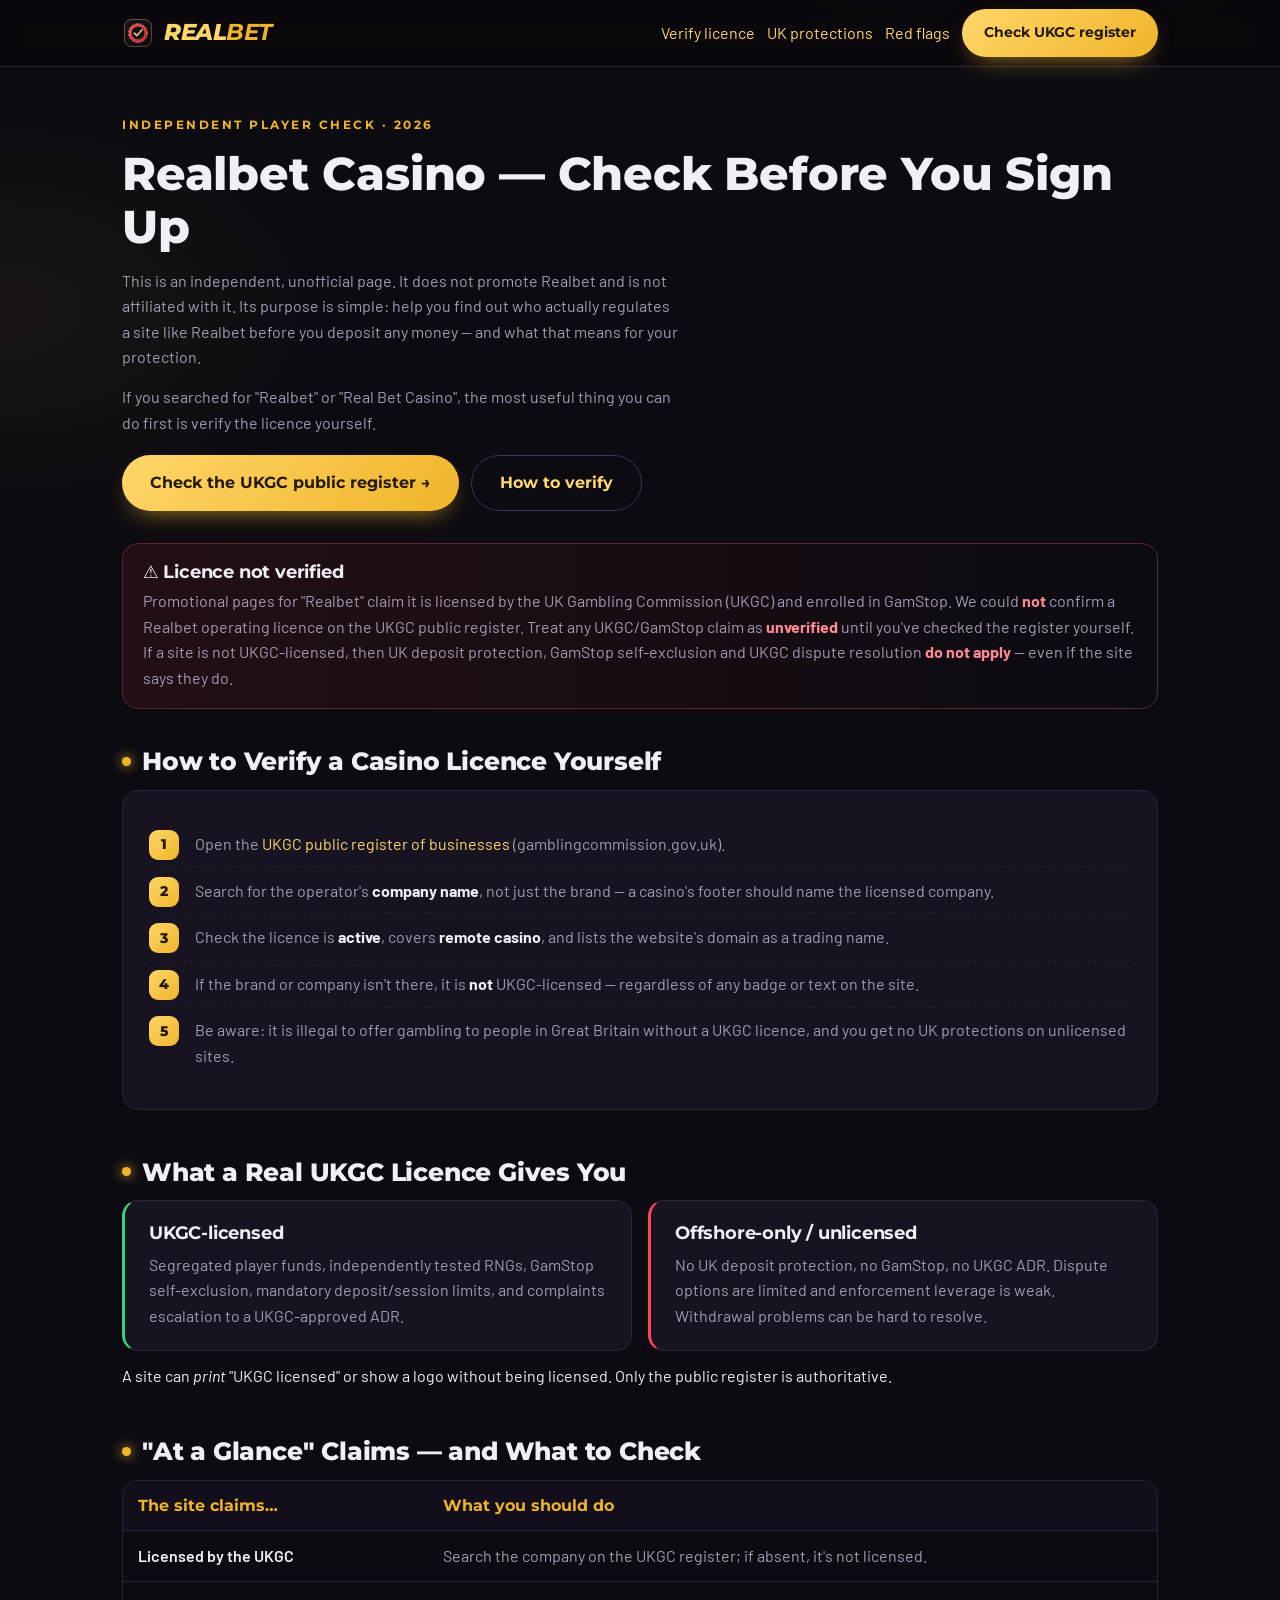
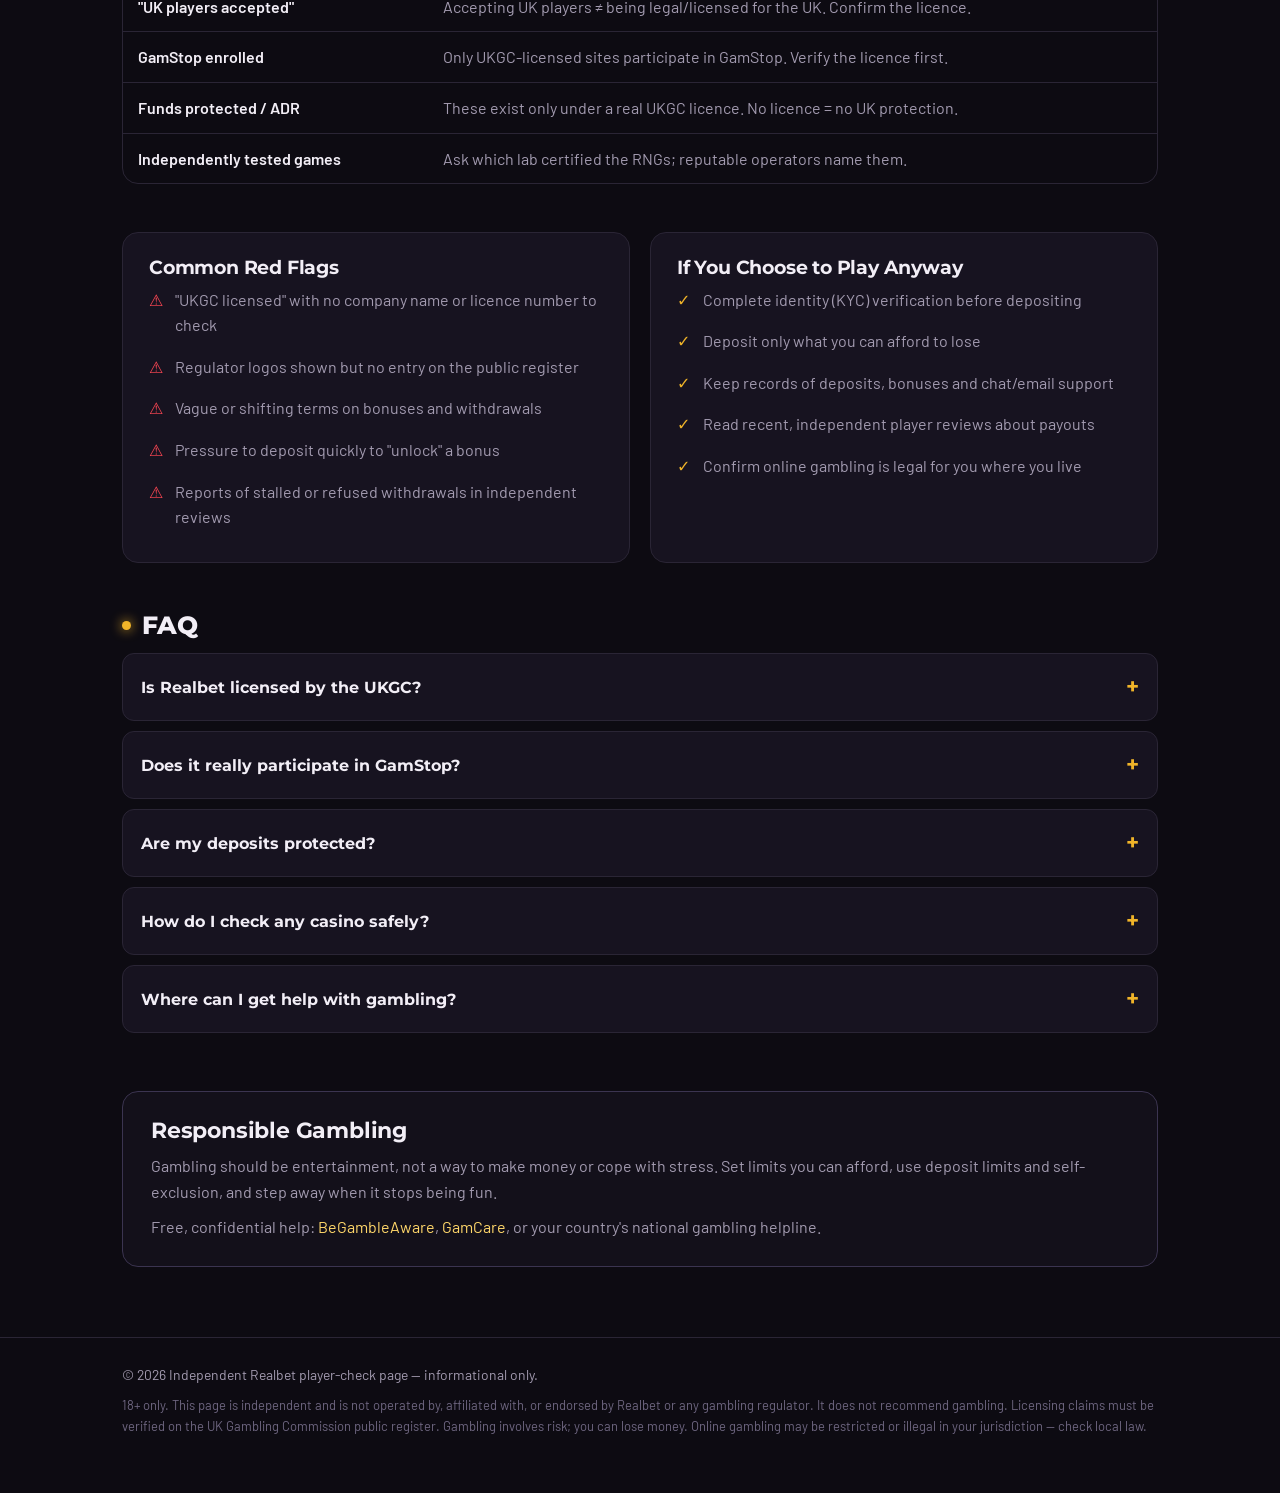
==== index.html @ a54394ae "Add files via upload" ====
<!DOCTYPE html>
<html lang="en-GB">
<head>
<meta charset="UTF-8">
<meta name="viewport" content="width=device-width, initial-scale=1.0">
<title>Realbet Casino — Independent Player Check &amp; Licence Guide (2026)</title>
<meta name="description" content="Independent, unaffiliated guide to Realbet Casino: how to verify its licence yourself, what UK protections require, and how to stay safe. Not affiliated with Realbet. 18+.">
<link rel="icon" type="image/png" href="favicon.png">
<link rel="apple-touch-icon" href="logo.png">
<link rel="stylesheet" href="style.css">
</head>
<body>

<header class="topbar">
  <div class="container">
    <a class="brand" href="#top"><img src="logo.svg" alt="Realbet check"><span class="wordmark">REAL<b>BET</b></span></a>
    <button class="menu-btn" id="menuBtn" aria-label="Menu"><span></span><span></span><span></span></button>
    <nav class="nav" id="nav">
      <a href="#verify">Verify licence</a>
      <a href="#protections">UK protections</a>
      <a href="#flags">Red flags</a>
      <a class="btn gold" href="https://www.gamblingcommission.gov.uk/public-register/businesses" target="_blank" rel="noopener">Check UKGC register</a>
    </nav>
  </div>
</header>

<main id="top">
<div class="container">

  <!-- ===== Hero ===== -->
  <section class="hero" data-rise>
    <div class="eyebrow">Independent player check · 2026</div>
    <h1>Realbet Casino — Check Before You Sign Up</h1>
    <p>This is an independent, unofficial page. It does not promote Realbet and is not affiliated with it. Its purpose is simple: help you find out who actually regulates a site like Realbet before you deposit any money — and what that means for your protection.</p>
    <p class="muted">If you searched for "Realbet" or "Real Bet Casino", the most useful thing you can do first is verify the licence yourself.</p>
    <div class="cta-row">
      <a class="btn gold lg" href="https://www.gamblingcommission.gov.uk/public-register/businesses" target="_blank" rel="noopener">Check the UKGC public register →</a>
      <a class="btn ghost lg" href="#verify">How to verify</a>
    </div>
  </section>

  <!-- ===== Key caution ===== -->
  <div class="alert red" data-rise>
    <h3>⚠ Licence not verified</h3>
    <p>Promotional pages for "Realbet" claim it is licensed by the UK Gambling Commission (UKGC) and enrolled in GamStop. We could <b>not</b> confirm a Realbet operating licence on the UKGC public register. Treat any UKGC/GamStop claim as <b>unverified</b> until you've checked the register yourself. If a site is not UKGC-licensed, then UK deposit protection, GamStop self-exclusion and UKGC dispute resolution <b>do not apply</b> — even if the site says they do.</p>
  </div>

  <!-- ===== How to verify ===== -->
  <section class="block" id="verify">
    <div class="section-head"><span class="dot"></span><h2>How to Verify a Casino Licence Yourself</h2></div>
    <div class="panel">
      <ol class="steps">
        <li>Open the <a href="https://www.gamblingcommission.gov.uk/public-register/businesses" target="_blank" rel="noopener">UKGC public register of businesses</a> (gamblingcommission.gov.uk).</li>
        <li>Search for the operator's <b>company name</b>, not just the brand — a casino's footer should name the licensed company.</li>
        <li>Check the licence is <b>active</b>, covers <b>remote casino</b>, and lists the website's domain as a trading name.</li>
        <li>If the brand or company isn't there, it is <b>not</b> UKGC-licensed — regardless of any badge or text on the site.</li>
        <li>Be aware: it is illegal to offer gambling to people in Great Britain without a UKGC licence, and you get no UK protections on unlicensed sites.</li>
      </ol>
    </div>
  </section>

  <!-- ===== What UKGC gives you ===== -->
  <section class="block" id="protections">
    <div class="section-head"><span class="dot"></span><h2>What a Real UKGC Licence Gives You</h2></div>
    <div class="cards">
      <div class="card ok"><h3>UKGC-licensed</h3><p>Segregated player funds, independently tested RNGs, GamStop self-exclusion, mandatory deposit/session limits, and complaints escalation to a UKGC-approved ADR.</p></div>
      <div class="card no"><h3>Offshore-only / unlicensed</h3><p>No UK deposit protection, no GamStop, no UKGC ADR. Dispute options are limited and enforcement leverage is weak. Withdrawal problems can be hard to resolve.</p></div>
    </div>
    <p class="muted" style="margin-top:12px">A site can <em>print</em> "UKGC licensed" or show a logo without being licensed. Only the public register is authoritative.</p>
  </section>

  <!-- ===== Claims vs verify ===== -->
  <section class="block">
    <div class="section-head"><span class="dot"></span><h2>"At a Glance" Claims — and What to Check</h2></div>
    <div class="table-wrap">
      <table>
        <thead><tr><th>The site claims…</th><th>What you should do</th></tr></thead>
        <tbody>
          <tr><td>Licensed by the UKGC</td><td>Search the company on the UKGC register; if absent, it's not licensed.</td></tr>
          <tr><td>"UK players accepted"</td><td>Accepting UK players ≠ being legal/licensed for the UK. Confirm the licence.</td></tr>
          <tr><td>GamStop enrolled</td><td>Only UKGC-licensed sites participate in GamStop. Verify the licence first.</td></tr>
          <tr><td>Funds protected / ADR</td><td>These exist only under a real UKGC licence. No licence = no UK protection.</td></tr>
          <tr><td>Independently tested games</td><td>Ask which lab certified the RNGs; reputable operators name them.</td></tr>
        </tbody>
      </table>
    </div>
  </section>

  <!-- ===== Red flags + withdrawals ===== -->
  <section class="block" id="flags">
    <div class="grid2">
      <div class="panel" data-rise>
        <h3>Common Red Flags</h3>
        <ul class="checklist flags">
          <li>"UKGC licensed" with no company name or licence number to check</li>
          <li>Regulator logos shown but no entry on the public register</li>
          <li>Vague or shifting terms on bonuses and withdrawals</li>
          <li>Pressure to deposit quickly to "unlock" a bonus</li>
          <li>Reports of stalled or refused withdrawals in independent reviews</li>
        </ul>
      </div>
      <div class="panel" data-rise style="animation-delay:.08s">
        <h3>If You Choose to Play Anyway</h3>
        <ul class="checklist">
          <li>Complete identity (KYC) verification before depositing</li>
          <li>Deposit only what you can afford to lose</li>
          <li>Keep records of deposits, bonuses and chat/email support</li>
          <li>Read recent, independent player reviews about payouts</li>
          <li>Confirm online gambling is legal for you where you live</li>
        </ul>
      </div>
    </div>
  </section>

  <!-- ===== FAQ ===== -->
  <section class="block" id="faq">
    <div class="section-head"><span class="dot"></span><h2>FAQ</h2></div>
    <div class="faq">
      <details><summary>Is Realbet licensed by the UKGC?</summary><p>We could not confirm a Realbet operating licence on the UKGC public register. Do not rely on on-site claims — verify the company on gamblingcommission.gov.uk yourself before depositing.</p></details>
      <details><summary>Does it really participate in GamStop?</summary><p>Only UKGC-licensed operators take part in GamStop. If the UKGC licence can't be verified, assume GamStop does not apply.</p></details>
      <details><summary>Are my deposits protected?</summary><p>UK deposit protection and UKGC dispute resolution exist only under a genuine UKGC licence. Without one, your funds are not covered by UK rules.</p></details>
      <details><summary>How do I check any casino safely?</summary><p>Find the licensed company name in the site footer, search it on the UKGC public register, and confirm an active remote-casino licence listing the site's domain.</p></details>
      <details><summary>Where can I get help with gambling?</summary><p>Free, confidential support is available from <a href="https://www.begambleaware.org" target="_blank" rel="noopener">BeGambleAware</a> and <a href="https://www.gamcare.org.uk" target="_blank" rel="noopener">GamCare</a>.</p></details>
    </div>
  </section>

  <!-- ===== Responsible ===== -->
  <section class="block" id="responsible">
    <div class="responsible" data-rise>
      <h2>Responsible Gambling</h2>
      <p>Gambling should be entertainment, not a way to make money or cope with stress. Set limits you can afford, use deposit limits and self-exclusion, and step away when it stops being fun.</p>
      <p style="margin-top:10px">Free, confidential help: <a href="https://www.begambleaware.org" target="_blank" rel="noopener">BeGambleAware</a>, <a href="https://www.gamcare.org.uk" target="_blank" rel="noopener">GamCare</a>, or your country's national gambling helpline.</p>
    </div>
  </section>

</div>
</main>

<footer>
  <div class="container">
    <div>© 2026 Independent Realbet player-check page — informational only.</div>
    <div class="legal">18+ only. This page is independent and is not operated by, affiliated with, or endorsed by Realbet or any gambling regulator. It does not recommend gambling. Licensing claims must be verified on the UK Gambling Commission public register. Gambling involves risk; you can lose money. Online gambling may be restricted or illegal in your jurisdiction — check local law.</div>
  </div>
</footer>

<script>
  const btn = document.getElementById('menuBtn');
  const nav = document.getElementById('nav');
  btn.addEventListener('click', () => nav.classList.toggle('open'));
  nav.querySelectorAll('a').forEach(a => a.addEventListener('click', () => nav.classList.remove('open')));
</script>

</body>
</html>
---- style.css ----
/* ===========================================================
   Realbet — Independent Player Check (honest / cautionary)
   Dark + red + gold · responsive
   =========================================================== */
@import url('https://fonts.googleapis.com/css2?family=Montserrat:ital,wght@0,600;0,700;0,800;1,800&family=Barlow:wght@400;500;600&display=swap');

:root{
  --bg:#0d0b12; --panel:#171320; --panel-2:#13101a; --border:#2a2535; --border-2:#3b3450;
  --red:#e8323f; --red-2:#ff4754; --gold:#f0b429; --gold-2:#ffd76a;
  --text:#f2eef6; --muted:#a39bb0; --radius:16px; --maxw:1080px;
  --display:'Montserrat',system-ui,sans-serif; --body:'Barlow',system-ui,sans-serif;
}
*{margin:0;padding:0;box-sizing:border-box;}
html{scroll-behavior:smooth;}
body{background:radial-gradient(700px 380px at 80% -6%,rgba(232,50,63,.12),transparent 60%),radial-gradient(600px 360px at 0% 10%,rgba(240,180,41,.06),transparent 55%),var(--bg);
  color:var(--text);font-family:var(--body);line-height:1.6;-webkit-font-smoothing:antialiased;overflow-x:hidden;}
a{color:var(--gold-2);text-decoration:none;transition:color .2s;}
a:hover{color:#ffe9a8;}
.container{max-width:var(--maxw);margin:0 auto;padding:0 22px;}
h1,h2,h3{font-family:var(--display);letter-spacing:-.2px;line-height:1.15;}

.topbar{position:sticky;top:0;z-index:50;backdrop-filter:blur(10px);background:rgba(10,8,14,.84);border-bottom:1px solid var(--border);}
.topbar .container{display:flex;align-items:center;justify-content:space-between;height:66px;}
.brand{display:flex;align-items:center;gap:10px;}
.brand img{height:32px;width:32px;}
.wordmark{font-family:var(--display);font-weight:800;font-style:italic;font-size:1.45rem;letter-spacing:-.5px;}
.wordmark b{color:var(--gold);}
.nav{display:flex;gap:12px;align-items:center;}
.menu-btn{display:none;background:none;border:1px solid var(--border-2);border-radius:999px;padding:8px 10px;cursor:pointer;}
.menu-btn span{display:block;width:20px;height:2px;background:var(--gold);margin:4px 0;}

.btn{display:inline-flex;align-items:center;gap:8px;font-family:var(--display);font-weight:700;font-size:.9rem;padding:12px 22px;border-radius:999px;border:none;cursor:pointer;transition:transform .18s,box-shadow .25s,filter .2s;}
.btn.gold{background:linear-gradient(135deg,var(--gold-2),var(--gold));color:#241a05;box-shadow:0 10px 26px -12px rgba(240,180,41,.8);}
.btn.gold:hover{transform:translateY(-2px);filter:brightness(1.05);color:#241a05;}
.btn.ghost{background:transparent;color:var(--gold-2);border:1px solid var(--border-2);}
.btn.ghost:hover{border-color:var(--gold);color:var(--gold-2);}
.btn.lg{padding:14px 28px;font-size:1rem;}

.hero{padding:48px 0 18px;}
.hero h1{font-size:clamp(1.9rem,4.4vw,2.9rem);font-weight:800;}
.hero .eyebrow{font-family:var(--display);font-weight:700;letter-spacing:2.5px;text-transform:uppercase;color:var(--gold);font-size:.78rem;margin-bottom:12px;}
.hero p{color:var(--muted);margin:14px 0;max-width:62ch;}
.hero .cta-row{margin-top:20px;display:flex;gap:12px;flex-wrap:wrap;}

.alert{border-radius:var(--radius);padding:18px 20px;margin:14px 0;border:1px solid;}
.alert.red{border-color:#5a2730;background:linear-gradient(90deg,rgba(232,50,63,.1),transparent);}
.alert.red b{color:#ff8a93;}
.alert.gold{border-color:#5a4a20;background:linear-gradient(90deg,rgba(240,180,41,.1),transparent);}
.alert.gold b{color:var(--gold-2);}
.alert p{color:var(--muted);}
.alert h3{margin-bottom:6px;font-size:1.1rem;}

section.block{padding:24px 0;}
.section-head{display:flex;align-items:center;gap:11px;margin-bottom:14px;}
.section-head .dot{width:9px;height:9px;border-radius:50%;background:var(--gold);box-shadow:0 0 12px var(--gold);}
.section-head h2{font-size:1.55rem;font-weight:800;}

.panel{background:var(--panel);border:1px solid var(--border);border-radius:var(--radius);padding:24px 26px;}
.panel p{color:var(--muted);}
.steps{counter-reset:s;list-style:none;margin:6px 0;}
.steps li{counter-increment:s;position:relative;padding:10px 0 10px 46px;color:var(--muted);border-bottom:1px dashed #241f30;}
.steps li:last-child{border-bottom:none;}
.steps li::before{content:counter(s);position:absolute;left:0;top:9px;width:30px;height:30px;background:linear-gradient(135deg,var(--gold-2),var(--gold));color:#241a05;border-radius:9px;display:grid;place-items:center;font-family:var(--display);font-weight:800;font-size:.9rem;}
.steps li b{color:var(--text);}

.grid2{display:grid;grid-template-columns:1fr 1fr;gap:20px;}
.cards{display:grid;grid-template-columns:repeat(auto-fit,minmax(260px,1fr));gap:16px;}
.card{background:var(--panel);border:1px solid var(--border);border-radius:var(--radius);padding:22px 24px;}
.card h3{font-size:1.12rem;margin-bottom:8px;}
.card p{color:var(--muted);}
.card.ok{border-left:3px solid #3ad17a;}
.card.no{border-left:3px solid var(--red-2);}

.checklist{list-style:none;}
.checklist li{color:var(--muted);padding:8px 0 8px 26px;position:relative;}
.checklist li::before{content:'✓';color:var(--gold);font-weight:700;position:absolute;left:0;}
.flags li::before{content:'⚠';color:var(--red-2);}

.table-wrap{overflow-x:auto;border-radius:var(--radius);border:1px solid var(--border);}
table{width:100%;border-collapse:collapse;min-width:560px;}
th,td{padding:12px 15px;text-align:left;border-bottom:1px solid var(--border);}
th{background:#120f1a;color:var(--gold);font-family:var(--display);font-weight:700;}
td{color:var(--muted);}
td:first-child{color:var(--text);font-weight:600;}
tr:last-child td{border-bottom:none;}

.faq details{background:var(--panel);border:1px solid var(--border);border-radius:12px;padding:0 18px;margin-bottom:10px;}
.faq summary{cursor:pointer;list-style:none;padding:15px 0;font-family:var(--display);font-weight:700;font-size:1.02rem;display:flex;justify-content:space-between;align-items:center;}
.faq summary::-webkit-details-marker{display:none;}
.faq summary::after{content:'+';color:var(--gold);font-size:1.4rem;transition:transform .2s;}
.faq details[open] summary::after{transform:rotate(45deg);}
.faq p{color:var(--muted);padding:0 0 15px;}

.responsible{background:var(--panel-2);border:1px solid var(--border-2);border-radius:var(--radius);padding:26px 28px;}
.responsible h2{font-size:1.4rem;margin-bottom:10px;}
.responsible p{color:var(--muted);}
footer{margin-top:46px;border-top:1px solid var(--border);padding:26px 0 56px;color:var(--muted);font-size:.87rem;}
footer .container{display:flex;flex-direction:column;gap:9px;}
footer .legal{font-size:.81rem;color:#6e6680;}

[data-rise]{opacity:0;transform:translateY(16px);animation:rise .7s forwards;}
@keyframes rise{to{opacity:1;transform:none;}}

@media(max-width:900px){
  .grid2{grid-template-columns:1fr;}
  .nav{position:fixed;inset:66px 0 auto 0;flex-direction:column;gap:0;background:#0a0810;border-bottom:1px solid var(--border);padding:12px 22px 20px;transform:translateY(-140%);transition:transform .3s;}
  .nav.open{transform:translateY(0);}
  .nav .btn{width:100%;justify-content:center;}
  .menu-btn{display:block;}
}
@media(max-width:480px){.hero .cta-row{flex-direction:column;}.hero .cta-row .btn{width:100%;justify-content:center;}}
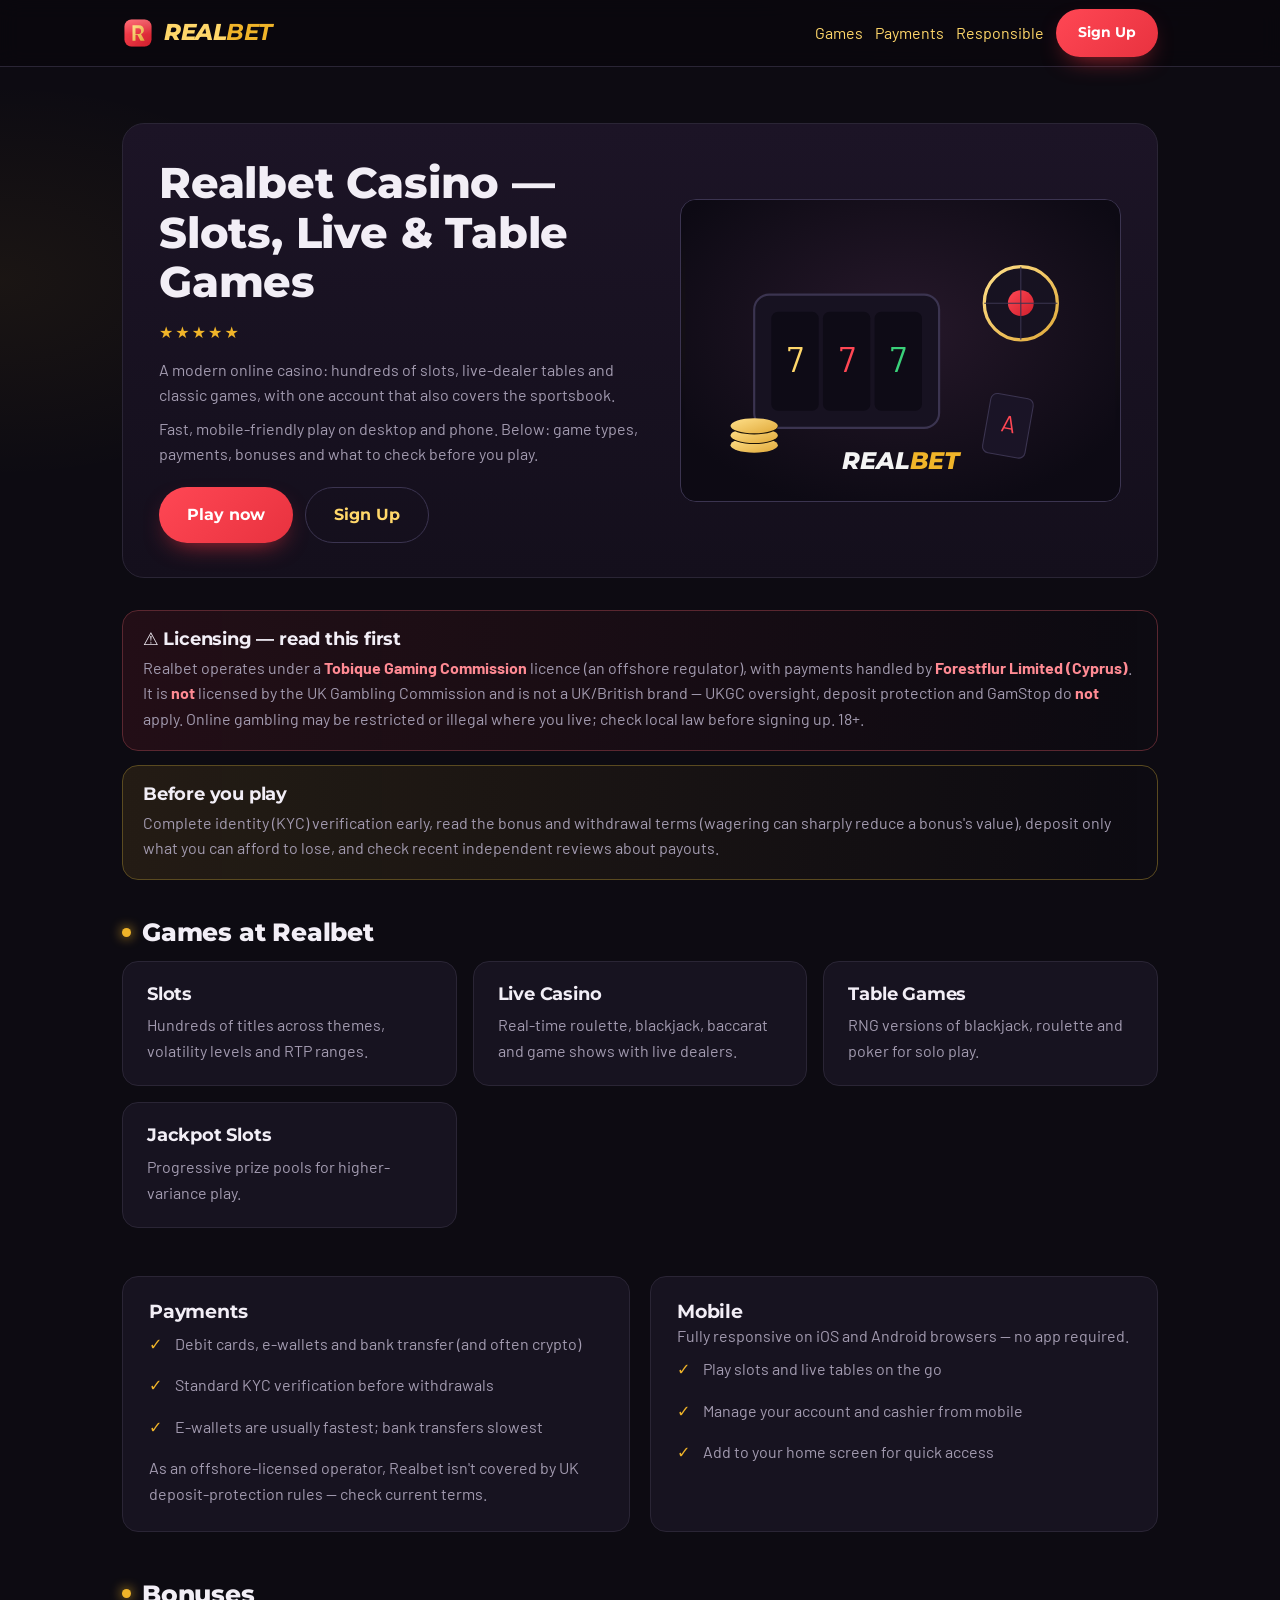
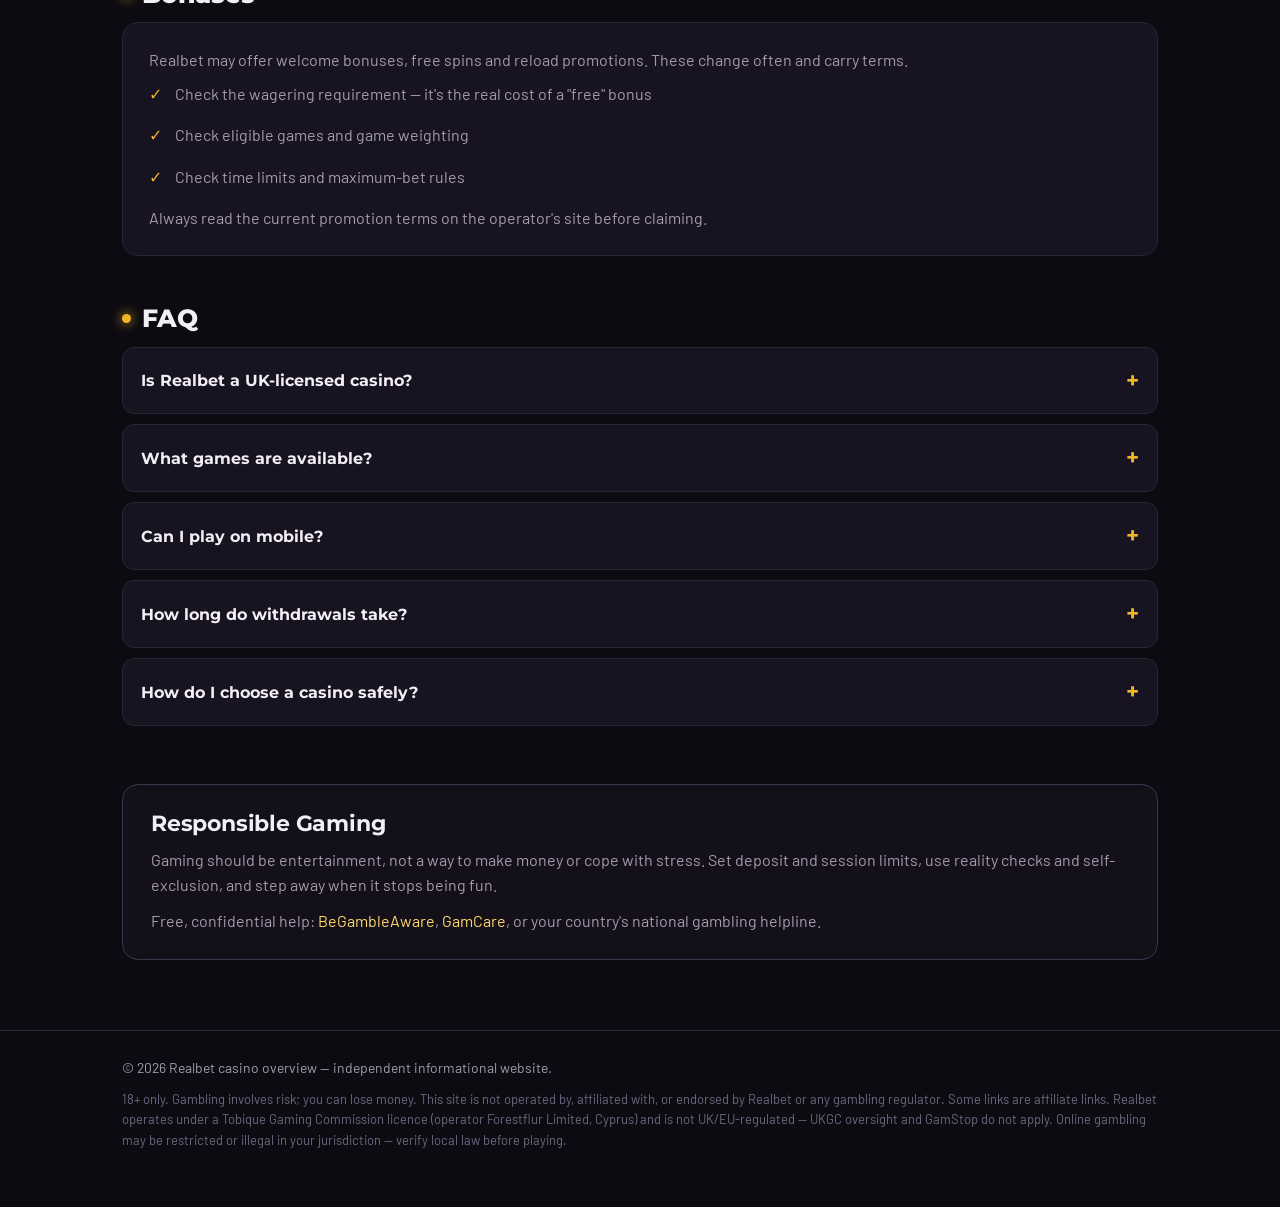
==== commit ce9a73a5: "Add files via upload" ====
--- a/index.html
+++ b/index.html
@@ -3,8 +3,8 @@
 <head>
 <meta charset="UTF-8">
 <meta name="viewport" content="width=device-width, initial-scale=1.0">
-<title>Realbet Casino — Independent Player Check &amp; Licence Guide (2026)</title>
-<meta name="description" content="Independent, unaffiliated guide to Realbet Casino: how to verify its licence yourself, what UK protections require, and how to stay safe. Not affiliated with Realbet. 18+.">
+<title>Realbet Casino — Slots, Live Casino &amp; Table Games</title>
+<meta name="description" content="Realbet online casino overview: slots, live casino, table games and jackpots, payments, mobile and licensing — with honest disclosures. 18+.">
 <link rel="icon" type="image/png" href="favicon.png">
 <link rel="apple-touch-icon" href="logo.png">
 <link rel="stylesheet" href="style.css">
@@ -13,13 +13,13 @@
 
 <header class="topbar">
   <div class="container">
-    <a class="brand" href="#top"><img src="logo.svg" alt="Realbet check"><span class="wordmark">REAL<b>BET</b></span></a>
+    <a class="brand" href="#top"><img src="logo.svg" alt="Realbet"><span class="wordmark">REAL<b>BET</b></span></a>
     <button class="menu-btn" id="menuBtn" aria-label="Menu"><span></span><span></span><span></span></button>
     <nav class="nav" id="nav">
-      <a href="#verify">Verify licence</a>
-      <a href="#protections">UK protections</a>
-      <a href="#flags">Red flags</a>
-      <a class="btn gold" href="https://www.gamblingcommission.gov.uk/public-register/businesses" target="_blank" rel="noopener">Check UKGC register</a>
+      <a href="#games">Games</a>
+      <a href="#payments">Payments</a>
+      <a href="#responsible">Responsible</a>
+      <a class="btn red" href="/go">Sign Up</a>
     </nav>
   </div>
 </header>
@@ -28,87 +28,104 @@
 <div class="container">
 
   <!-- ===== Hero ===== -->
-  <section class="hero" data-rise>
-    <div class="eyebrow">Independent player check · 2026</div>
-    <h1>Realbet Casino — Check Before You Sign Up</h1>
-    <p>This is an independent, unofficial page. It does not promote Realbet and is not affiliated with it. Its purpose is simple: help you find out who actually regulates a site like Realbet before you deposit any money — and what that means for your protection.</p>
-    <p class="muted">If you searched for "Realbet" or "Real Bet Casino", the most useful thing you can do first is verify the licence yourself.</p>
-    <div class="cta-row">
-      <a class="btn gold lg" href="https://www.gamblingcommission.gov.uk/public-register/businesses" target="_blank" rel="noopener">Check the UKGC public register →</a>
-      <a class="btn ghost lg" href="#verify">How to verify</a>
+  <section class="hero">
+    <div class="hero-card" data-rise>
+      <div class="grid">
+        <div>
+          <h1>Realbet Casino — Slots, Live &amp; Table Games</h1>
+          <div class="stars">★★★★★</div>
+          <p>A modern online casino: hundreds of slots, live-dealer tables and classic games, with one account that also covers the sportsbook.</p>
+          <p class="muted">Fast, mobile-friendly play on desktop and phone. Below: game types, payments, bonuses and what to check before you play.</p>
+          <div class="cta-row">
+            <a class="btn red lg" href="/go">Play now</a>
+            <a class="btn ghost lg" href="/go">Sign Up</a>
+          </div>
+        </div>
+        <div class="hero-illus" aria-hidden="true">
+          <svg viewBox="0 0 400 280" xmlns="http://www.w3.org/2000/svg">
+            <defs>
+              <radialGradient id="hg" cx="50%" cy="42%" r="62%"><stop offset="0" stop-color="#26182a"/><stop offset="100%" stop-color="#0d0a14"/></radialGradient>
+              <linearGradient id="gd" x1="0" y1="0" x2="1" y2="1"><stop offset="0" stop-color="#ffe08a"/><stop offset="1" stop-color="#e0a93a"/></linearGradient>
+              <linearGradient id="rd" x1="0" y1="0" x2="1" y2="1"><stop offset="0" stop-color="#ff4754"/><stop offset="1" stop-color="#cf1f2c"/></linearGradient>
+            </defs>
+            <rect width="400" height="280" fill="url(#hg)"/>
+            <!-- slot machine -->
+            <g transform="translate(150 150)">
+              <rect x="-86" y="-62" width="172" height="124" rx="14" fill="#171221" stroke="#3b3450" stroke-width="2"/>
+              <rect x="-70" y="-46" width="44" height="92" rx="6" fill="#0e0b16"/><rect x="-22" y="-46" width="44" height="92" rx="6" fill="#0e0b16"/><rect x="26" y="-46" width="44" height="92" rx="6" fill="#0e0b16"/>
+              <text x="-48" y="10" text-anchor="middle" font-size="32" fill="#ffd76a">7</text>
+              <text x="0" y="10" text-anchor="middle" font-size="32" fill="#ff4754">7</text>
+              <text x="48" y="10" text-anchor="middle" font-size="32" fill="#3ad17a">7</text>
+            </g>
+            <!-- roulette wheel -->
+            <g transform="translate(312 96)"><circle r="34" fill="#171221" stroke="url(#gd)" stroke-width="3"/><circle r="12" fill="url(#rd)"/><g stroke="#3b3450"><line x1="-34" y1="0" x2="34" y2="0"/><line x1="0" y1="-34" x2="0" y2="34"/></g></g>
+            <!-- cards -->
+            <g transform="translate(300 210) rotate(10)"><rect x="-20" y="-28" width="40" height="56" rx="6" fill="#1a1426" stroke="#3b3450"/><text x="0" y="6" text-anchor="middle" font-size="22" fill="#ff4754">A</text></g>
+            <!-- coins -->
+            <g transform="translate(64 210)"><ellipse cx="0" cy="18" rx="22" ry="7" fill="url(#gd)"/><ellipse cx="0" cy="10" rx="22" ry="7" fill="#1a1206"/><ellipse cx="0" cy="9" rx="22" ry="7" fill="url(#gd)"/><ellipse cx="0" cy="1" rx="22" ry="7" fill="#1a1206"/><ellipse cx="0" cy="0" rx="22" ry="7" fill="url(#gd)"/></g>
+            <text x="200" y="250" text-anchor="middle" font-family="Montserrat, sans-serif" font-style="italic" font-weight="800" font-size="22" fill="#f4f4f4">REAL<tspan fill="#f0b429">BET</tspan></text>
+          </svg>
+        </div>
+      </div>
     </div>
   </section>
 
-  <!-- ===== Key caution ===== -->
+  <!-- ===== Disclaimers ===== -->
   <div class="alert red" data-rise>
-    <h3>⚠ Licence not verified</h3>
-    <p>Promotional pages for "Realbet" claim it is licensed by the UK Gambling Commission (UKGC) and enrolled in GamStop. We could <b>not</b> confirm a Realbet operating licence on the UKGC public register. Treat any UKGC/GamStop claim as <b>unverified</b> until you've checked the register yourself. If a site is not UKGC-licensed, then UK deposit protection, GamStop self-exclusion and UKGC dispute resolution <b>do not apply</b> — even if the site says they do.</p>
+    <h3>⚠ Licensing — read this first</h3>
+    <p>Realbet operates under a <b>Tobique Gaming Commission</b> licence (an offshore regulator), with payments handled by <b>Forestflur Limited (Cyprus)</b>. It is <b>not</b> licensed by the UK Gambling Commission and is not a UK/British brand — UKGC oversight, deposit protection and GamStop do <b>not</b> apply. Online gambling may be restricted or illegal where you live; check local law before signing up. 18+.</p>
+  </div>
+  <div class="alert gold" data-rise>
+    <h3>Before you play</h3>
+    <p>Complete identity (KYC) verification early, read the bonus and withdrawal terms (wagering can sharply reduce a bonus's value), deposit only what you can afford to lose, and check recent independent reviews about payouts.</p>
   </div>
 
-  <!-- ===== How to verify ===== -->
-  <section class="block" id="verify">
-    <div class="section-head"><span class="dot"></span><h2>How to Verify a Casino Licence Yourself</h2></div>
-    <div class="panel">
-      <ol class="steps">
-        <li>Open the <a href="https://www.gamblingcommission.gov.uk/public-register/businesses" target="_blank" rel="noopener">UKGC public register of businesses</a> (gamblingcommission.gov.uk).</li>
-        <li>Search for the operator's <b>company name</b>, not just the brand — a casino's footer should name the licensed company.</li>
-        <li>Check the licence is <b>active</b>, covers <b>remote casino</b>, and lists the website's domain as a trading name.</li>
-        <li>If the brand or company isn't there, it is <b>not</b> UKGC-licensed — regardless of any badge or text on the site.</li>
-        <li>Be aware: it is illegal to offer gambling to people in Great Britain without a UKGC licence, and you get no UK protections on unlicensed sites.</li>
-      </ol>
+  <!-- ===== Games ===== -->
+  <section class="block" id="games">
+    <div class="section-head"><span class="dot"></span><h2>Games at Realbet</h2></div>
+    <div class="cards">
+      <div class="card"><h3>Slots</h3><p>Hundreds of titles across themes, volatility levels and RTP ranges.</p></div>
+      <div class="card"><h3>Live Casino</h3><p>Real-time roulette, blackjack, baccarat and game shows with live dealers.</p></div>
+      <div class="card"><h3>Table Games</h3><p>RNG versions of blackjack, roulette and poker for solo play.</p></div>
+      <div class="card"><h3>Jackpot Slots</h3><p>Progressive prize pools for higher-variance play.</p></div>
     </div>
   </section>
 
-  <!-- ===== What UKGC gives you ===== -->
-  <section class="block" id="protections">
-    <div class="section-head"><span class="dot"></span><h2>What a Real UKGC Licence Gives You</h2></div>
-    <div class="cards">
-      <div class="card ok"><h3>UKGC-licensed</h3><p>Segregated player funds, independently tested RNGs, GamStop self-exclusion, mandatory deposit/session limits, and complaints escalation to a UKGC-approved ADR.</p></div>
-      <div class="card no"><h3>Offshore-only / unlicensed</h3><p>No UK deposit protection, no GamStop, no UKGC ADR. Dispute options are limited and enforcement leverage is weak. Withdrawal problems can be hard to resolve.</p></div>
-    </div>
-    <p class="muted" style="margin-top:12px">A site can <em>print</em> "UKGC licensed" or show a logo without being licensed. Only the public register is authoritative.</p>
-  </section>
-
-  <!-- ===== Claims vs verify ===== -->
-  <section class="block">
-    <div class="section-head"><span class="dot"></span><h2>"At a Glance" Claims — and What to Check</h2></div>
-    <div class="table-wrap">
-      <table>
-        <thead><tr><th>The site claims…</th><th>What you should do</th></tr></thead>
-        <tbody>
-          <tr><td>Licensed by the UKGC</td><td>Search the company on the UKGC register; if absent, it's not licensed.</td></tr>
-          <tr><td>"UK players accepted"</td><td>Accepting UK players ≠ being legal/licensed for the UK. Confirm the licence.</td></tr>
-          <tr><td>GamStop enrolled</td><td>Only UKGC-licensed sites participate in GamStop. Verify the licence first.</td></tr>
-          <tr><td>Funds protected / ADR</td><td>These exist only under a real UKGC licence. No licence = no UK protection.</td></tr>
-          <tr><td>Independently tested games</td><td>Ask which lab certified the RNGs; reputable operators name them.</td></tr>
-        </tbody>
-      </table>
+  <!-- ===== Payments / mobile ===== -->
+  <section class="block" id="payments">
+    <div class="grid2">
+      <div class="panel" data-rise>
+        <h3>Payments</h3>
+        <ul class="checklist">
+          <li>Debit cards, e-wallets and bank transfer (and often crypto)</li>
+          <li>Standard KYC verification before withdrawals</li>
+          <li>E-wallets are usually fastest; bank transfers slowest</li>
+        </ul>
+        <p class="muted" style="margin-top:8px">As an offshore-licensed operator, Realbet isn't covered by UK deposit-protection rules — check current terms.</p>
+      </div>
+      <div class="panel" data-rise style="animation-delay:.08s">
+        <h3>Mobile</h3>
+        <p>Fully responsive on iOS and Android browsers — no app required.</p>
+        <ul class="checklist">
+          <li>Play slots and live tables on the go</li>
+          <li>Manage your account and cashier from mobile</li>
+          <li>Add to your home screen for quick access</li>
+        </ul>
+      </div>
     </div>
   </section>
 
-  <!-- ===== Red flags + withdrawals ===== -->
-  <section class="block" id="flags">
-    <div class="grid2">
-      <div class="panel" data-rise>
-        <h3>Common Red Flags</h3>
-        <ul class="checklist flags">
-          <li>"UKGC licensed" with no company name or licence number to check</li>
-          <li>Regulator logos shown but no entry on the public register</li>
-          <li>Vague or shifting terms on bonuses and withdrawals</li>
-          <li>Pressure to deposit quickly to "unlock" a bonus</li>
-          <li>Reports of stalled or refused withdrawals in independent reviews</li>
-        </ul>
-      </div>
-      <div class="panel" data-rise style="animation-delay:.08s">
-        <h3>If You Choose to Play Anyway</h3>
-        <ul class="checklist">
-          <li>Complete identity (KYC) verification before depositing</li>
-          <li>Deposit only what you can afford to lose</li>
-          <li>Keep records of deposits, bonuses and chat/email support</li>
-          <li>Read recent, independent player reviews about payouts</li>
-          <li>Confirm online gambling is legal for you where you live</li>
-        </ul>
-      </div>
+  <!-- ===== Bonuses note ===== -->
+  <section class="block">
+    <div class="section-head"><span class="dot"></span><h2>Bonuses</h2></div>
+    <div class="panel">
+      <p>Realbet may offer welcome bonuses, free spins and reload promotions. These change often and carry terms.</p>
+      <ul class="checklist">
+        <li>Check the wagering requirement — it's the real cost of a "free" bonus</li>
+        <li>Check eligible games and game weighting</li>
+        <li>Check time limits and maximum-bet rules</li>
+      </ul>
+      <p class="muted" style="margin-top:8px">Always read the current promotion terms on the operator's site before claiming.</p>
     </div>
   </section>
 
@@ -116,19 +133,19 @@
   <section class="block" id="faq">
     <div class="section-head"><span class="dot"></span><h2>FAQ</h2></div>
     <div class="faq">
-      <details><summary>Is Realbet licensed by the UKGC?</summary><p>We could not confirm a Realbet operating licence on the UKGC public register. Do not rely on on-site claims — verify the company on gamblingcommission.gov.uk yourself before depositing.</p></details>
-      <details><summary>Does it really participate in GamStop?</summary><p>Only UKGC-licensed operators take part in GamStop. If the UKGC licence can't be verified, assume GamStop does not apply.</p></details>
-      <details><summary>Are my deposits protected?</summary><p>UK deposit protection and UKGC dispute resolution exist only under a genuine UKGC licence. Without one, your funds are not covered by UK rules.</p></details>
-      <details><summary>How do I check any casino safely?</summary><p>Find the licensed company name in the site footer, search it on the UKGC public register, and confirm an active remote-casino licence listing the site's domain.</p></details>
-      <details><summary>Where can I get help with gambling?</summary><p>Free, confidential support is available from <a href="https://www.begambleaware.org" target="_blank" rel="noopener">BeGambleAware</a> and <a href="https://www.gamcare.org.uk" target="_blank" rel="noopener">GamCare</a>.</p></details>
+      <details><summary>Is Realbet a UK-licensed casino?</summary><p>No. Realbet is licensed by the Tobique Gaming Commission (offshore), operated by Forestflur Limited (Cyprus). It is not UKGC-licensed, so UK protections such as GamStop and deposit protection do not apply.</p></details>
+      <details><summary>What games are available?</summary><p>Slots, live casino, RNG table games and jackpot slots, plus a sportsbook on the same account.</p></details>
+      <details><summary>Can I play on mobile?</summary><p>Yes — via mobile browser on iOS and Android; no app needed.</p></details>
+      <details><summary>How long do withdrawals take?</summary><p>Typically 0–24 hours for e-wallets, 1–3 days for cards, 3–5 days for bank transfers. KYC can delay the first payout.</p></details>
+      <details><summary>How do I choose a casino safely?</summary><p>Prefer operators licensed by a strong regulator (e.g. UKGC or MGA) over offshore-only licences, read independent reviews about payouts, and confirm the site is legal where you live.</p></details>
     </div>
   </section>
 
   <!-- ===== Responsible ===== -->
   <section class="block" id="responsible">
     <div class="responsible" data-rise>
-      <h2>Responsible Gambling</h2>
-      <p>Gambling should be entertainment, not a way to make money or cope with stress. Set limits you can afford, use deposit limits and self-exclusion, and step away when it stops being fun.</p>
+      <h2>Responsible Gaming</h2>
+      <p>Gaming should be entertainment, not a way to make money or cope with stress. Set deposit and session limits, use reality checks and self-exclusion, and step away when it stops being fun.</p>
       <p style="margin-top:10px">Free, confidential help: <a href="https://www.begambleaware.org" target="_blank" rel="noopener">BeGambleAware</a>, <a href="https://www.gamcare.org.uk" target="_blank" rel="noopener">GamCare</a>, or your country's national gambling helpline.</p>
     </div>
   </section>
@@ -138,8 +155,8 @@
 
 <footer>
   <div class="container">
-    <div>© 2026 Independent Realbet player-check page — informational only.</div>
-    <div class="legal">18+ only. This page is independent and is not operated by, affiliated with, or endorsed by Realbet or any gambling regulator. It does not recommend gambling. Licensing claims must be verified on the UK Gambling Commission public register. Gambling involves risk; you can lose money. Online gambling may be restricted or illegal in your jurisdiction — check local law.</div>
+    <div>© 2026 Realbet casino overview — independent informational website.</div>
+    <div class="legal">18+ only. Gambling involves risk; you can lose money. This site is not operated by, affiliated with, or endorsed by Realbet or any gambling regulator. Some links are affiliate links. Realbet operates under a Tobique Gaming Commission licence (operator Forestflur Limited, Cyprus) and is not UK/EU-regulated — UKGC oversight and GamStop do not apply. Online gambling may be restricted or illegal in your jurisdiction — verify local law before playing.</div>
   </div>
 </footer>
 
@@ -148,6 +165,12 @@
   const nav = document.getElementById('nav');
   btn.addEventListener('click', () => nav.classList.toggle('open'));
   nav.querySelectorAll('a').forEach(a => a.addEventListener('click', () => nav.classList.remove('open')));
+
+  // Set this to your Realbet affiliate URL:
+  const PARTNER_URL = "https://go.affision.com/visit/?bta=48740&nci=5426";
+  document.querySelectorAll('a[href="/go"], a[href$="/go"]').forEach(el => {
+    el.addEventListener('click', e => { e.preventDefault(); window.location.href = PARTNER_URL; });
+  });
 </script>
 
 </body>
--- a/style.css
+++ b/style.css
@@ -109,3 +109,17 @@
   .menu-btn{display:block;}
 }
 @media(max-width:480px){.hero .cta-row{flex-direction:column;}.hero .cta-row .btn{width:100%;justify-content:center;}}
+
+/* ---- sportsbook landing additions ---- */
+.btn.red{background:linear-gradient(135deg,var(--red-2),var(--red));color:#fff;box-shadow:0 10px 26px -12px rgba(232,50,63,.9);}
+.btn.red:hover{transform:translateY(-2px);filter:brightness(1.06);color:#fff;}
+.hero-card{background:linear-gradient(180deg,#1c1426,#140f1c);border:1px solid var(--border);border-radius:22px;padding:34px 36px;margin-top:8px;}
+.hero-card .grid{display:grid;grid-template-columns:1.05fr .95fr;gap:34px;align-items:center;}
+.hero-card h1{font-size:clamp(1.8rem,4.2vw,2.7rem);font-weight:800;}
+.stars{color:var(--gold);letter-spacing:2px;margin:12px 0;}
+.hero-card p{color:var(--muted);margin:8px 0;}
+.hero-illus{border-radius:16px;overflow:hidden;border:1px solid var(--border-2);background:radial-gradient(360px 260px at 50% 40%,rgba(240,180,41,.18),transparent 70%),#0d0a14;aspect-ratio:16/11;}
+.hero-illus svg{width:100%;height:100%;}
+.cta-row{display:flex;gap:12px;flex-wrap:wrap;margin-top:18px;}
+.odds{display:inline-block;background:#241726;border:1px solid var(--border-2);color:var(--gold-2);font-family:var(--display);font-weight:700;border-radius:8px;padding:4px 10px;margin:3px;font-size:.85rem;}
+@media(max-width:900px){.hero-card .grid{grid-template-columns:1fr;}.hero-illus{order:-1;}.hero-card{padding:24px 20px;}}
